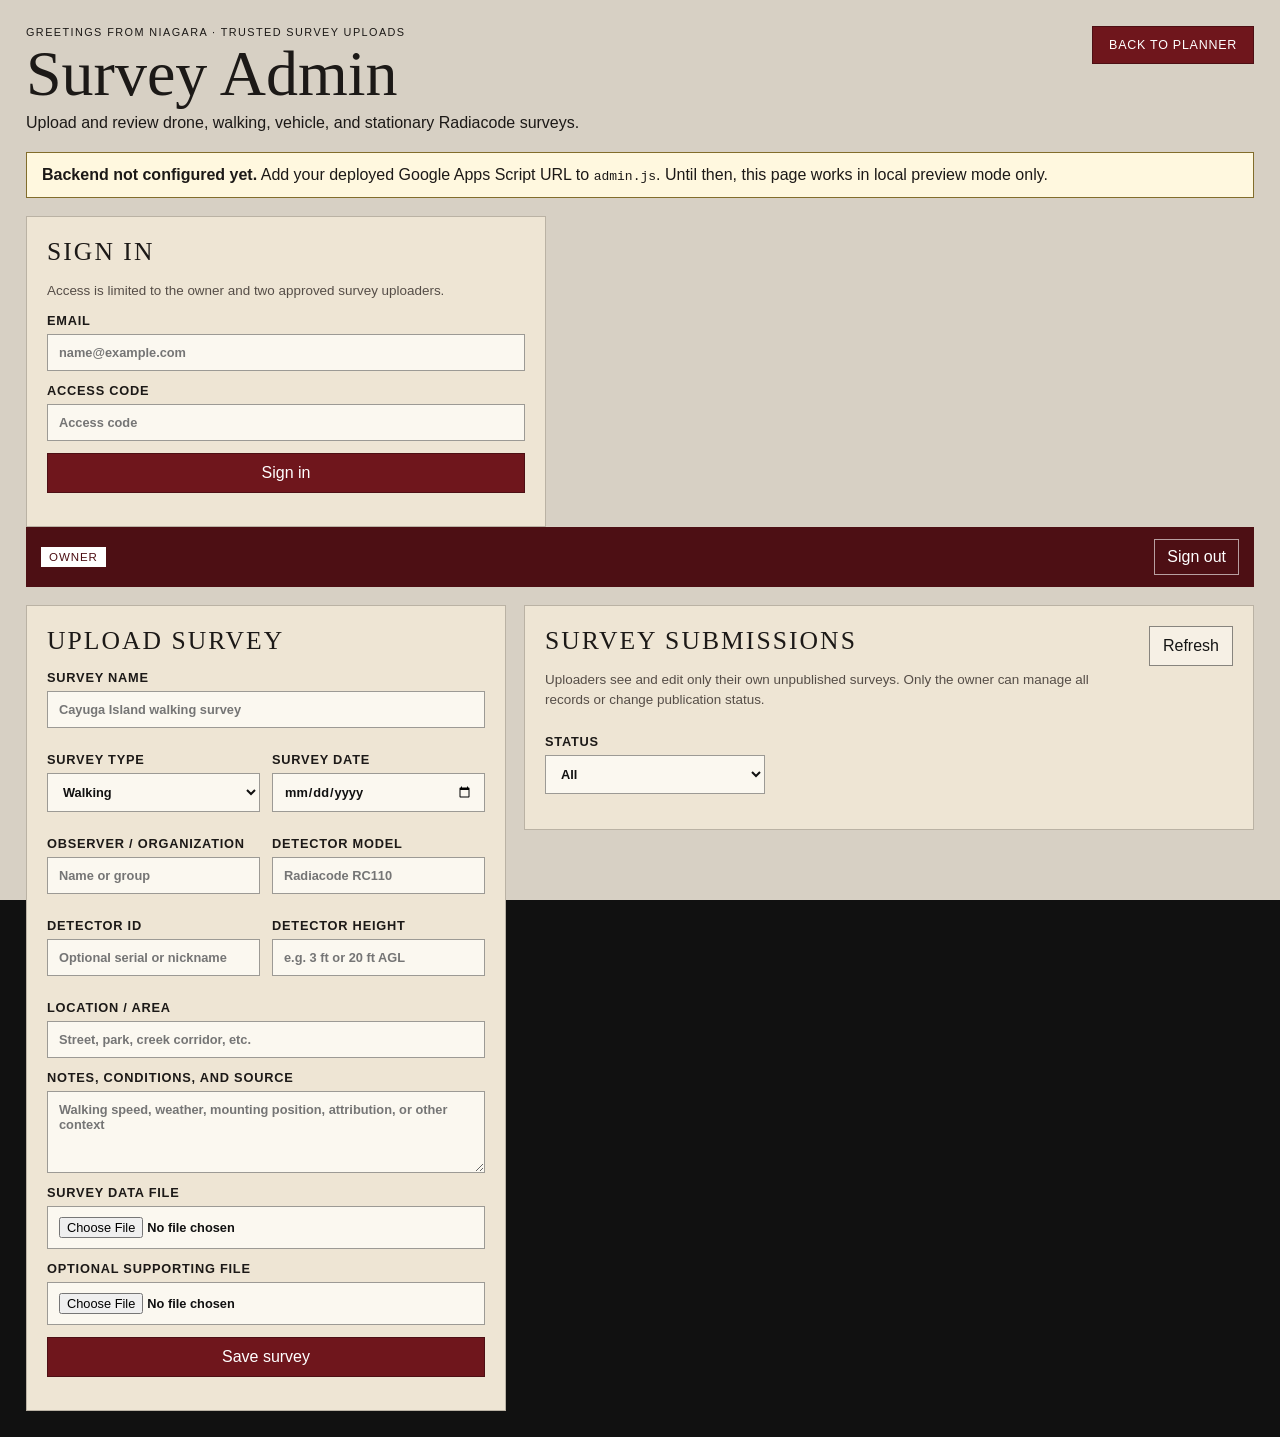
==== admin.html @ 3334acc2 "Add files via upload" ====
<!doctype html>
<html lang="en">
<head>
  <meta charset="utf-8">
  <meta name="viewport" content="width=device-width, initial-scale=1, viewport-fit=cover">
  <title>Survey Admin | Radiation Survey Lab</title>
  <link rel="stylesheet" href="style.css">
  <link rel="stylesheet" href="admin.css">
</head>
<body class="admin-body">
  <main class="admin-shell">
    <header class="admin-header">
      <div>
        <p class="eyebrow">GREETINGS FROM NIAGARA · TRUSTED SURVEY UPLOADS</p>
        <h1>Survey Admin</h1>
        <p>Upload and review drone, walking, vehicle, and stationary Radiacode surveys.</p>
      </div>
      <a class="admin-link-button" href="index.html">Back to planner</a>
    </header>

    <section id="setupNotice" class="admin-notice">
      <strong>Backend not configured yet.</strong>
      Add your deployed Google Apps Script URL to <code>admin.js</code>. Until then, this page works in local preview mode only.
    </section>

    <section id="loginPanel" class="admin-card login-card">
      <h2>Sign in</h2>
      <p class="help">Access is limited to the owner and two approved survey uploaders.</p>
      <label>Email
        <input id="loginEmail" type="email" autocomplete="username" placeholder="name@example.com">
      </label>
      <label>Access code
        <input id="loginCode" type="password" autocomplete="current-password" placeholder="Access code">
      </label>
      <button id="loginBtn" class="primary full" type="button">Sign in</button>
      <p id="loginStatus" class="help" aria-live="polite"></p>
    </section>

    <section id="dashboard" class="admin-dashboard" hidden>
      <div class="admin-toolbar">
        <div>
          <span class="role-chip" id="roleChip">Owner</span>
          <strong id="signedInAs"></strong>
        </div>
        <button id="logoutBtn" type="button">Sign out</button>
      </div>

      <div class="admin-grid">
        <section class="admin-card upload-card">
          <h2 id="uploadFormTitle">Upload survey</h2>
          <label>Survey name
            <input id="surveyName" type="text" placeholder="Cayuga Island walking survey" maxlength="120">
          </label>
          <div class="two-col">
            <label>Survey type
              <select id="surveyType">
                <option value="walking">Walking</option>
                <option value="drone">Drone</option>
                <option value="vehicle">Vehicle</option>
                <option value="stationary">Stationary</option>
                <option value="other">Other</option>
              </select>
            </label>
            <label>Survey date
              <input id="surveyDate" type="date">
            </label>
          </div>
          <div class="two-col">
            <label>Observer / organization
              <input id="observer" type="text" placeholder="Name or group">
            </label>
            <label>Detector model
              <input id="detectorModel" type="text" placeholder="Radiacode RC110">
            </label>
          </div>
          <div class="two-col">
            <label>Detector ID
              <input id="detectorId" type="text" placeholder="Optional serial or nickname">
            </label>
            <label>Detector height
              <input id="detectorHeight" type="text" placeholder="e.g. 3 ft or 20 ft AGL">
            </label>
          </div>
          <label>Location / area
            <input id="locationName" type="text" placeholder="Street, park, creek corridor, etc.">
          </label>
          <label>Notes, conditions, and source
            <textarea id="surveyNotes" rows="4" placeholder="Walking speed, weather, mounting position, attribution, or other context"></textarea>
          </label>
          <label>Survey data file
            <input id="surveyFile" type="file" accept=".csv,.txt,.geojson,.json,.gpx,.kml,.kmz">
          </label>
          <label>Optional supporting file
            <input id="supportFile" type="file" accept=".csv,.txt,.geojson,.json,.gpx,.kml,.kmz,.pdf,.jpg,.jpeg,.png">
          </label>
          <button id="uploadBtn" class="primary full" type="button">Save survey</button>
          <button id="cancelEditBtn" class="full" type="button" hidden>Cancel editing</button>
          <p id="uploadStatus" class="help" aria-live="polite"></p>
        </section>

        <section class="admin-card submissions-card">
          <div class="section-heading-row">
            <div>
              <h2>Survey submissions</h2>
              <p class="help">Uploaders see and edit only their own unpublished surveys. Only the owner can manage all records or change publication status.</p>
            </div>
            <button id="refreshBtn" type="button">Refresh</button>
          </div>
          <div class="filter-row">
            <label>Status
              <select id="statusFilter">
                <option value="all">All</option>
                <option value="draft">Draft</option>
                <option value="submitted">Submitted</option>
                <option value="published">Published</option>
                <option value="hidden">Hidden</option>
                <option value="rejected">Rejected</option>
              </select>
            </label>
          </div>
          <div id="submissionsList" class="submissions-list" aria-live="polite"></div>
        </section>
      </div>
    </section>
  </main>
  <script src="admin.js"></script>
</body>
</html>
---- style.css ----
:root{
  --paper:#e7dfd0;
  --paper-2:#f3eee5;
  --ink:#151515;
  --red:#651418;
  --red-dark:#450c0f;
  --line:rgba(21,21,21,.22);
  --muted:#615b53;
}
*{box-sizing:border-box}
html,body{height:100%;margin:0;font-family:Arial,Helvetica,sans-serif;color:var(--ink);background:#111}
button,input{font:inherit}
button{border:1px solid var(--ink);background:transparent;color:var(--ink);padding:.68rem .8rem;cursor:pointer;transition:.16s ease}
button:hover:not(:disabled),button:focus-visible:not(:disabled){background:var(--ink);color:var(--paper-2)}
button:disabled{opacity:.38;cursor:not-allowed}
button.primary{background:var(--red);border-color:var(--red);color:white}
button.primary:hover,button.primary:focus-visible{background:var(--red-dark);border-color:var(--red-dark)}
.app-shell{height:100%;display:grid;grid-template-columns:minmax(300px,390px) 1fr;overflow:hidden}
.planner-panel{background:var(--paper);overflow:auto;border-right:1px solid #000;padding:1.15rem}
.brand{padding:.3rem 0 1rem;border-bottom:1px solid var(--ink)}
.eyebrow{font-size:.68rem;letter-spacing:.13em;margin:0 0 .65rem}
h1{font-size:2rem;line-height:1;margin:.1rem 0 .65rem;font-weight:700}
.brand>p:last-child{line-height:1.4;margin:0;font-size:.93rem}
.control-section{padding:1rem 0;border-bottom:1px solid var(--line)}
h2{font-size:.8rem;text-transform:uppercase;letter-spacing:.08em;margin:0 0 .7rem}
.help,.fine-print,.status,.future-section p{font-size:.78rem;line-height:1.42;color:var(--muted);margin:.4rem 0 .8rem}
.button-row,.two-col{display:grid;grid-template-columns:1fr 1fr;gap:.55rem}
.form-grid label{display:grid;gap:.35rem;font-size:.78rem;margin-bottom:.7rem}
input[type="text"],input[type="number"]{width:100%;border:1px solid var(--ink);background:var(--paper-2);padding:.62rem .65rem;color:var(--ink)}
.checkbox-row{display:flex!important;grid-template-columns:none!important;align-items:center;gap:.55rem!important}
.checkbox-row input{width:1rem;height:1rem;margin:0}
.full{width:100%}
.stats{display:grid;grid-template-columns:1fr 1fr;border:1px solid var(--ink)}
.stats div{padding:.65rem;border-right:1px solid var(--line);border-bottom:1px solid var(--line)}
.stats div:nth-child(even){border-right:0}
.stats div:nth-last-child(-n+2){border-bottom:0}
.stats span{display:block;font-size:.68rem;text-transform:uppercase;letter-spacing:.06em;color:var(--muted)}
.stats strong{display:block;margin-top:.22rem;font-size:1rem}
.export-grid{display:grid;grid-template-columns:1fr 1fr;gap:.5rem}
.map-wrap{position:relative;min-width:0}
#map{height:100%;width:100%;background:#ddd}
.map-note{position:absolute;z-index:500;left:50%;bottom:14px;transform:translateX(-50%);background:rgba(231,223,208,.94);border:1px solid #111;padding:.45rem .7rem;font-size:.72rem;white-space:nowrap;pointer-events:none}
.waypoint-icon{background:var(--red);color:#fff;border:1px solid #fff;border-radius:50%;width:24px!important;height:24px!important;margin-left:-12px!important;margin-top:-12px!important;display:grid!important;place-items:center;font-size:10px;font-weight:700;box-shadow:0 1px 4px rgba(0,0,0,.45)}
.leaflet-control-layers,.leaflet-bar{border-radius:0!important;box-shadow:none!important;border:1px solid #111!important}
.leaflet-bar a{border-radius:0!important}
.leaflet-draw-toolbar{display:none}
@media(max-width:760px){
  .app-shell{grid-template-columns:1fr;grid-template-rows:auto minmax(420px,1fr);overflow:auto;height:auto;min-height:100%}
  .planner-panel{overflow:visible;border-right:0;border-bottom:1px solid #000}
  .map-wrap{height:65vh;min-height:440px}
  .map-note{white-space:normal;width:calc(100% - 28px);text-align:center}
}
.search-section label{display:block;font-size:.78rem;margin-bottom:.35rem}
.search-row{display:grid;grid-template-columns:minmax(0,1fr) auto;gap:.5rem}
input[type="search"]{width:100%;min-width:0;border:1px solid var(--ink);background:var(--paper-2);padding:.62rem .65rem;color:var(--ink)}
.search-row button{white-space:nowrap}
@media(max-width:420px){.search-row{grid-template-columns:1fr}.search-row button{width:100%}}
.community-section label{display:grid;gap:.35rem;font-size:.78rem;margin-bottom:.7rem}
select,input[type="date"],input[type="file"]{width:100%;border:1px solid var(--ink);background:var(--paper-2);padding:.62rem .65rem;color:var(--ink)}
input[type="file"]{font-size:.74rem}
.survey-list{display:grid;gap:.5rem;margin-top:.75rem}
.survey-item{border:1px solid var(--ink);background:rgba(243,238,229,.52);padding:.62rem}
.survey-item-head{display:flex;align-items:flex-start;justify-content:space-between;gap:.6rem}
.survey-item strong{font-size:.79rem;line-height:1.25}
.survey-item p{margin:.28rem 0 0;font-size:.7rem;line-height:1.35;color:var(--muted)}
.survey-item button{padding:.28rem .48rem;font-size:.68rem;flex:0 0 auto}
.community-point{background:var(--red-dark);border:1px solid #fff;border-radius:50%;box-shadow:0 1px 4px rgba(0,0,0,.38)}
.admin-entry-link{display:inline-block;margin-top:12px;padding:8px 11px;border:1px solid #4d0f14;background:#6f161c;color:#fff;text-decoration:none;text-transform:uppercase;letter-spacing:.06em;font-size:.72rem}.admin-entry-link:hover{background:#4d0f14}
---- admin.css ----
:root{--admin-red:#6f161c;--admin-red-dark:#4d0f14;--admin-cream:#eee5d4;--admin-ink:#1c1917;--admin-border:rgba(28,25,23,.25)}
*{box-sizing:border-box}.admin-body{margin:0;background:#d7d0c4;color:var(--admin-ink);font-family:Arial,Helvetica,sans-serif}.admin-shell{max-width:1440px;margin:0 auto;padding:26px}.admin-header{display:flex;justify-content:space-between;gap:24px;align-items:flex-start;margin-bottom:20px}.admin-header h1{margin:4px 0 8px;font-family:Georgia,serif;font-size:clamp(2rem,5vw,4rem);font-weight:400}.admin-header p{margin:0;max-width:760px}.admin-link-button{display:inline-flex;padding:11px 16px;border:1px solid var(--admin-red-dark);background:var(--admin-red);color:#fff;text-decoration:none;text-transform:uppercase;letter-spacing:.06em;font-size:.78rem}.admin-notice{background:#fff8df;border:1px solid #826d2b;padding:13px 15px;margin-bottom:18px}.admin-notice code{overflow-wrap:anywhere}.admin-card{background:var(--admin-cream);border:1px solid var(--admin-border);padding:20px}.login-card{max-width:520px}.admin-card h2{font-family:Georgia,serif;font-weight:400;margin:0 0 14px;font-size:1.6rem}.admin-card label{display:block;margin:12px 0;font-size:.8rem;font-weight:700;text-transform:uppercase;letter-spacing:.06em}.admin-card input,.admin-card select,.admin-card textarea{display:block;width:100%;margin-top:6px;border:1px solid rgba(0,0,0,.38);background:#fbf8f0;color:#111;padding:10px 11px;font:inherit;text-transform:none;letter-spacing:normal}.admin-card textarea{resize:vertical}.admin-dashboard{display:block}.admin-toolbar{display:flex;justify-content:space-between;align-items:center;background:var(--admin-red-dark);color:#fff;padding:12px 15px;margin-bottom:18px}.admin-toolbar button{background:transparent;color:#fff;border:1px solid rgba(255,255,255,.6);padding:8px 12px}.role-chip{display:inline-block;background:#fff;color:var(--admin-red-dark);padding:4px 8px;margin-right:9px;font-size:.72rem;text-transform:uppercase;letter-spacing:.08em}.admin-grid{display:grid;grid-template-columns:minmax(320px,480px) minmax(400px,1fr);gap:18px;align-items:start}.section-heading-row{display:flex;justify-content:space-between;gap:15px;align-items:flex-start}.filter-row{max-width:220px}.submissions-list{display:grid;gap:12px;margin-top:15px}.submission-item{border:1px solid var(--admin-border);background:#faf6ed;padding:14px}.submission-top{display:flex;justify-content:space-between;gap:12px;align-items:flex-start}.submission-title{margin:0 0 5px;font-family:Georgia,serif;font-size:1.15rem}.submission-meta{font-size:.82rem;line-height:1.5;color:#3f3934}.status-badge{display:inline-block;padding:4px 7px;background:#ded4c4;border:1px solid rgba(0,0,0,.2);font-size:.69rem;text-transform:uppercase;letter-spacing:.08em}.submission-actions{display:flex;flex-wrap:wrap;gap:7px;margin-top:12px}.submission-actions button{padding:7px 9px;font-size:.72rem}.primary{background:var(--admin-red)!important;color:#fff!important;border-color:var(--admin-red-dark)!important}.primary:hover{background:var(--admin-red-dark)!important}.full{width:100%}.help{font-size:.84rem;line-height:1.45;color:#554d47}.two-col{display:grid;grid-template-columns:1fr 1fr;gap:12px}button{cursor:pointer;border:1px solid rgba(0,0,0,.45);background:#f6f0e5;padding:10px 13px}button:disabled{cursor:not-allowed;opacity:.55}@media(max-width:900px){.admin-grid{grid-template-columns:1fr}.admin-header{flex-direction:column}.admin-link-button{align-self:flex-start}}@media(max-width:560px){.admin-shell{padding:14px}.two-col{grid-template-columns:1fr}.section-heading-row,.submission-top{flex-direction:column}}
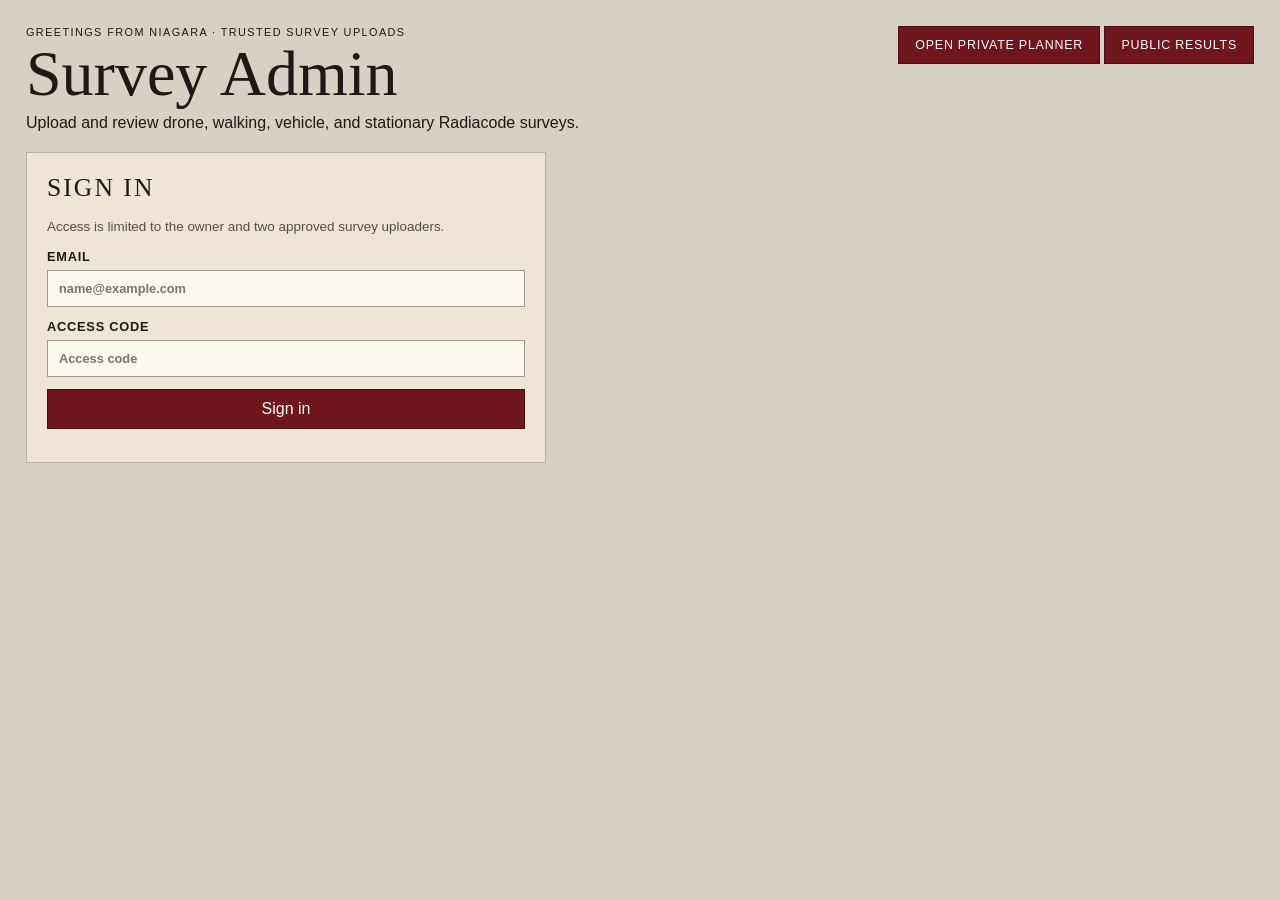
==== commit 58f27148: "Add files via upload" ====
--- a/admin.html
+++ b/admin.html
@@ -15,7 +15,7 @@
         <h1>Survey Admin</h1>
         <p>Upload and review drone, walking, vehicle, and stationary Radiacode surveys.</p>
       </div>
-      <a class="admin-link-button" href="index.html">Back to planner</a>
+      <div><a class="admin-link-button" href="lab.html">Open private planner</a> <a class="admin-link-button" href="index.html">Public results</a></div>
     </header>
 
     <section id="setupNotice" class="admin-notice">
@@ -102,7 +102,7 @@
           <div class="section-heading-row">
             <div>
               <h2>Survey submissions</h2>
-              <p class="help">Uploaders see and edit only their own unpublished surveys. Only the owner can manage all records or change publication status.</p>
+              <p class="help">All approved users can view the shared library. Uploaders may edit only their own unpublished surveys; only the owner can publish, hide, or reject records.</p>
             </div>
             <button id="refreshBtn" type="button">Refresh</button>
           </div>
--- a/style.css
+++ b/style.css
@@ -66,3 +66,4 @@
 .survey-item button{padding:.28rem .48rem;font-size:.68rem;flex:0 0 auto}
 .community-point{background:var(--red-dark);border:1px solid #fff;border-radius:50%;box-shadow:0 1px 4px rgba(0,0,0,.38)}
 .admin-entry-link{display:inline-block;margin-top:12px;padding:8px 11px;border:1px solid #4d0f14;background:#6f161c;color:#fff;text-decoration:none;text-transform:uppercase;letter-spacing:.06em;font-size:.72rem}.admin-entry-link:hover{background:#4d0f14}
+.secondary-link{margin-left:.35rem;background:transparent!important;color:#4d0f14!important}.secondary-link:hover{background:#4d0f14!important;color:#fff!important}
--- a/admin.css
+++ b/admin.css
@@ -1,2 +1,5 @@
 :root{--admin-red:#6f161c;--admin-red-dark:#4d0f14;--admin-cream:#eee5d4;--admin-ink:#1c1917;--admin-border:rgba(28,25,23,.25)}
 *{box-sizing:border-box}.admin-body{margin:0;background:#d7d0c4;color:var(--admin-ink);font-family:Arial,Helvetica,sans-serif}.admin-shell{max-width:1440px;margin:0 auto;padding:26px}.admin-header{display:flex;justify-content:space-between;gap:24px;align-items:flex-start;margin-bottom:20px}.admin-header h1{margin:4px 0 8px;font-family:Georgia,serif;font-size:clamp(2rem,5vw,4rem);font-weight:400}.admin-header p{margin:0;max-width:760px}.admin-link-button{display:inline-flex;padding:11px 16px;border:1px solid var(--admin-red-dark);background:var(--admin-red);color:#fff;text-decoration:none;text-transform:uppercase;letter-spacing:.06em;font-size:.78rem}.admin-notice{background:#fff8df;border:1px solid #826d2b;padding:13px 15px;margin-bottom:18px}.admin-notice code{overflow-wrap:anywhere}.admin-card{background:var(--admin-cream);border:1px solid var(--admin-border);padding:20px}.login-card{max-width:520px}.admin-card h2{font-family:Georgia,serif;font-weight:400;margin:0 0 14px;font-size:1.6rem}.admin-card label{display:block;margin:12px 0;font-size:.8rem;font-weight:700;text-transform:uppercase;letter-spacing:.06em}.admin-card input,.admin-card select,.admin-card textarea{display:block;width:100%;margin-top:6px;border:1px solid rgba(0,0,0,.38);background:#fbf8f0;color:#111;padding:10px 11px;font:inherit;text-transform:none;letter-spacing:normal}.admin-card textarea{resize:vertical}.admin-dashboard{display:block}.admin-toolbar{display:flex;justify-content:space-between;align-items:center;background:var(--admin-red-dark);color:#fff;padding:12px 15px;margin-bottom:18px}.admin-toolbar button{background:transparent;color:#fff;border:1px solid rgba(255,255,255,.6);padding:8px 12px}.role-chip{display:inline-block;background:#fff;color:var(--admin-red-dark);padding:4px 8px;margin-right:9px;font-size:.72rem;text-transform:uppercase;letter-spacing:.08em}.admin-grid{display:grid;grid-template-columns:minmax(320px,480px) minmax(400px,1fr);gap:18px;align-items:start}.section-heading-row{display:flex;justify-content:space-between;gap:15px;align-items:flex-start}.filter-row{max-width:220px}.submissions-list{display:grid;gap:12px;margin-top:15px}.submission-item{border:1px solid var(--admin-border);background:#faf6ed;padding:14px}.submission-top{display:flex;justify-content:space-between;gap:12px;align-items:flex-start}.submission-title{margin:0 0 5px;font-family:Georgia,serif;font-size:1.15rem}.submission-meta{font-size:.82rem;line-height:1.5;color:#3f3934}.status-badge{display:inline-block;padding:4px 7px;background:#ded4c4;border:1px solid rgba(0,0,0,.2);font-size:.69rem;text-transform:uppercase;letter-spacing:.08em}.submission-actions{display:flex;flex-wrap:wrap;gap:7px;margin-top:12px}.submission-actions button{padding:7px 9px;font-size:.72rem}.primary{background:var(--admin-red)!important;color:#fff!important;border-color:var(--admin-red-dark)!important}.primary:hover{background:var(--admin-red-dark)!important}.full{width:100%}.help{font-size:.84rem;line-height:1.45;color:#554d47}.two-col{display:grid;grid-template-columns:1fr 1fr;gap:12px}button{cursor:pointer;border:1px solid rgba(0,0,0,.45);background:#f6f0e5;padding:10px 13px}button:disabled{cursor:not-allowed;opacity:.55}@media(max-width:900px){.admin-grid{grid-template-columns:1fr}.admin-header{flex-direction:column}.admin-link-button{align-self:flex-start}}@media(max-width:560px){.admin-shell{padding:14px}.two-col{grid-template-columns:1fr}.section-heading-row,.submission-top{flex-direction:column}}
+[hidden]{
+  display:none !important;
+}
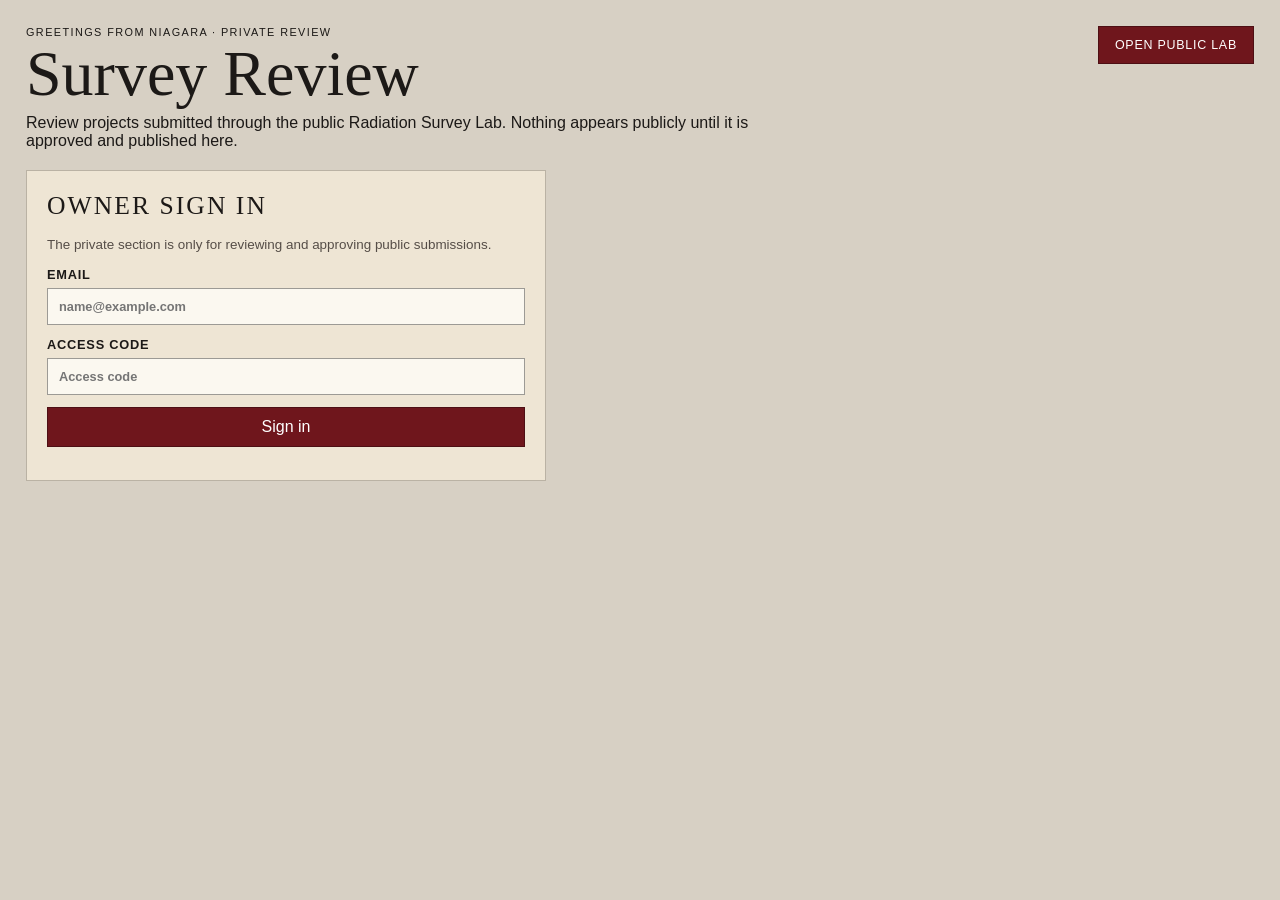
==== commit cd37b742: "Add files via upload" ====
--- a/admin.html
+++ b/admin.html
@@ -3,7 +3,7 @@
 <head>
   <meta charset="utf-8">
   <meta name="viewport" content="width=device-width, initial-scale=1, viewport-fit=cover">
-  <title>Survey Admin | Radiation Survey Lab</title>
+  <title>Private Review | Radiation Survey Lab</title>
   <link rel="stylesheet" href="style.css">
   <link rel="stylesheet" href="admin.css">
 </head>
@@ -11,11 +11,11 @@
   <main class="admin-shell">
     <header class="admin-header">
       <div>
-        <p class="eyebrow">GREETINGS FROM NIAGARA · TRUSTED SURVEY UPLOADS</p>
-        <h1>Survey Admin</h1>
-        <p>Upload and review drone, walking, vehicle, and stationary Radiacode surveys.</p>
+        <p class="eyebrow">GREETINGS FROM NIAGARA · PRIVATE REVIEW</p>
+        <h1>Survey Review</h1>
+        <p>Review projects submitted through the public Radiation Survey Lab. Nothing appears publicly until it is approved and published here.</p>
       </div>
-      <div><a class="admin-link-button" href="lab.html">Open private planner</a> <a class="admin-link-button" href="index.html">Public results</a></div>
+      <a class="admin-link-button" href="index.html">Open public lab</a>
     </header>
 
     <section id="setupNotice" class="admin-notice">
@@ -24,8 +24,8 @@
     </section>
 
     <section id="loginPanel" class="admin-card login-card">
-      <h2>Sign in</h2>
-      <p class="help">Access is limited to the owner and two approved survey uploaders.</p>
+      <h2>Owner sign in</h2>
+      <p class="help">The private section is only for reviewing and approving public submissions.</p>
       <label>Email
         <input id="loginEmail" type="email" autocomplete="username" placeholder="name@example.com">
       </label>
@@ -45,82 +45,27 @@
         <button id="logoutBtn" type="button">Sign out</button>
       </div>
 
-      <div class="admin-grid">
-        <section class="admin-card upload-card">
-          <h2 id="uploadFormTitle">Upload survey</h2>
-          <label>Survey name
-            <input id="surveyName" type="text" placeholder="Cayuga Island walking survey" maxlength="120">
+      <section class="admin-card submissions-card review-card">
+        <div class="section-heading-row">
+          <div>
+            <h2>Submitted projects</h2>
+            <p class="help">Approve and publish, keep hidden, or reject each project. Contact information and private Drive links never appear in the public endpoint.</p>
+          </div>
+          <button id="refreshBtn" type="button">Refresh</button>
+        </div>
+        <div class="filter-row">
+          <label>Status
+            <select id="statusFilter">
+              <option value="all">All</option>
+              <option value="submitted">Awaiting review</option>
+              <option value="published">Published</option>
+              <option value="hidden">Hidden</option>
+              <option value="rejected">Rejected</option>
+            </select>
           </label>
-          <div class="two-col">
-            <label>Survey type
-              <select id="surveyType">
-                <option value="walking">Walking</option>
-                <option value="drone">Drone</option>
-                <option value="vehicle">Vehicle</option>
-                <option value="stationary">Stationary</option>
-                <option value="other">Other</option>
-              </select>
-            </label>
-            <label>Survey date
-              <input id="surveyDate" type="date">
-            </label>
-          </div>
-          <div class="two-col">
-            <label>Observer / organization
-              <input id="observer" type="text" placeholder="Name or group">
-            </label>
-            <label>Detector model
-              <input id="detectorModel" type="text" placeholder="Radiacode RC110">
-            </label>
-          </div>
-          <div class="two-col">
-            <label>Detector ID
-              <input id="detectorId" type="text" placeholder="Optional serial or nickname">
-            </label>
-            <label>Detector height
-              <input id="detectorHeight" type="text" placeholder="e.g. 3 ft or 20 ft AGL">
-            </label>
-          </div>
-          <label>Location / area
-            <input id="locationName" type="text" placeholder="Street, park, creek corridor, etc.">
-          </label>
-          <label>Notes, conditions, and source
-            <textarea id="surveyNotes" rows="4" placeholder="Walking speed, weather, mounting position, attribution, or other context"></textarea>
-          </label>
-          <label>Survey data file
-            <input id="surveyFile" type="file" accept=".csv,.txt,.geojson,.json,.gpx,.kml,.kmz">
-          </label>
-          <label>Optional supporting file
-            <input id="supportFile" type="file" accept=".csv,.txt,.geojson,.json,.gpx,.kml,.kmz,.pdf,.jpg,.jpeg,.png">
-          </label>
-          <button id="uploadBtn" class="primary full" type="button">Save survey</button>
-          <button id="cancelEditBtn" class="full" type="button" hidden>Cancel editing</button>
-          <p id="uploadStatus" class="help" aria-live="polite"></p>
-        </section>
-
-        <section class="admin-card submissions-card">
-          <div class="section-heading-row">
-            <div>
-              <h2>Survey submissions</h2>
-              <p class="help">All approved users can view the shared library. Uploaders may edit only their own unpublished surveys; only the owner can publish, hide, or reject records.</p>
-            </div>
-            <button id="refreshBtn" type="button">Refresh</button>
-          </div>
-          <div class="filter-row">
-            <label>Status
-              <select id="statusFilter">
-                <option value="all">All</option>
-                <option value="draft">Draft</option>
-                <option value="submitted">Submitted</option>
-                <option value="published">Published</option>
-                <option value="hidden">Hidden</option>
-                <option value="rejected">Rejected</option>
-              </select>
-            </label>
-          </div>
-          <div id="submissionsList" class="submissions-list" aria-live="polite"></div>
-        </section>
-      </div>
+        </div>
+        <div id="submissionsList" class="submissions-list" aria-live="polite"></div>
+      </section>
     </section>
   </main>
   <script src="admin.js"></script>
--- a/admin.css
+++ b/admin.css
@@ -3,3 +3,4 @@
 [hidden]{
   display:none !important;
 }
+.review-card{max-width:none}.review-notes{margin-top:12px;padding:11px 12px;border-left:4px solid var(--admin-red);background:#f1eadf}.review-notes strong{font-size:.72rem;text-transform:uppercase;letter-spacing:.06em}.review-notes p{margin:.4rem 0 0;white-space:pre-wrap;font-size:.82rem;line-height:1.5}.private-links{display:flex;flex-wrap:wrap;gap:8px;margin-top:12px}.private-links a{display:inline-block;border:1px solid var(--admin-red-dark);padding:7px 9px;color:var(--admin-red-dark);text-decoration:none;font-size:.72rem}.private-links a:hover{background:var(--admin-red-dark);color:#fff}.submissions-card .filter-row{margin-top:12px}
